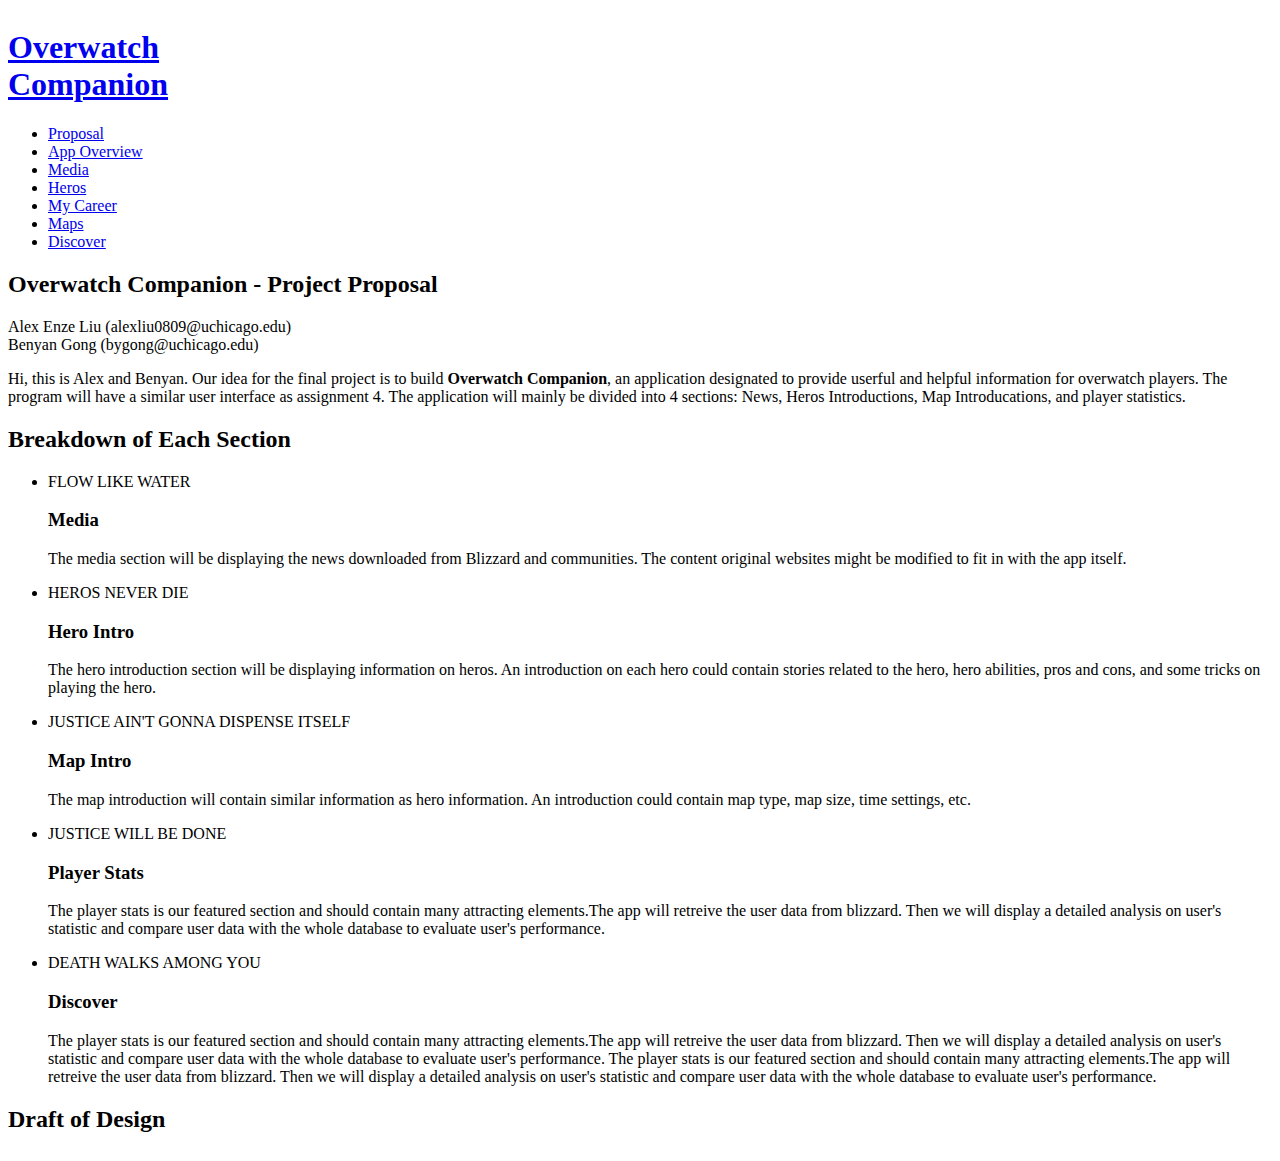
==== index.html @ 9941f91c "Update Index" ====
<head>
<meta http-equiv="Content-Type" content="text/html; charset=utf-8" />
<title></title>
<meta name="keywords" content="" />
<meta name="description" content="" />
<link href="http://fonts.googleapis.com/css?family=Source+Sans+Pro:200,300,400,600,700,900" rel="stylesheet" />
<link href="default.css" rel="stylesheet" type="text/css" media="all" />
<link href="fonts.css" rel="stylesheet" type="text/css" media="all" />

<!--[if IE 6]><link href="default_ie6.css" rel="stylesheet" type="text/css" /><![endif]-->

</head>
<body>
<div id="page" class="container">
	<div id="header">
		<div id="logo">
			<img src="images/pic02.jpg" alt="" />
			<h1><a href="#">Overwatch<br>Companion</a></h1>
		</div>
		<div id="menu">
			<ul>
				<li class="current_page_item"><a href="#" accesskey="1" title="">Proposal</a></li>
				<li><a href="Overview.html" accesskey="2" title="">App Overview</a></li>
				<li><a href="Media.html" accesskey="1" title="">Media</a></li>
				<li><a href="Heros.html" accesskey="1" title="">Heros</a></li>
				<li><a href="Career.html" accesskey="1" title="">My Career</a></li>
				<li><a href="Maps.html" accesskey="1" title="">Maps</a></li>
				<li><a href="Discover.html" accesskey="1" title="">Discover</a></li>
			</ul>
		</div>
	</div>
	<div id="main">
		
		<div id="welcome">
			<div class="title">
				<h2>Overwatch Companion - Project Proposal</h2>
				<span class="byline">Alex Enze Liu (alexliu0809@uchicago.edu)<br>Benyan Gong (bygong@uchicago.edu)</span>
			</div>
			<p>Hi, this is Alex and Benyan. Our idea for the final project is to build <strong>Overwatch Companion</strong>, an application designated to provide userful and helpful information for overwatch players. The program will have a similar user interface as assignment 4. The application will mainly be divided into 4 sections: News, Heros Introductions, Map Introducations, and player statistics.</p>
		</div>
		
		<div id="featured">
			<div class="title">
				<h2>Breakdown of Each Section</h2>
			</div>
			<ul class="style1">
				<li class="first">
					<p class="date">FLOW LIKE WATER</p>
					<h3>Media</h3>
					<p>The media section will be displaying the news downloaded from Blizzard and communities. The content original websites might be modified to fit in with the app itself.</p>
				</li>
				<li>
					<p class="date">HEROS NEVER DIE</p>
					<h3>Hero Intro</h3>
					<p>The hero introduction section will be displaying information on heros. An introduction on each hero could contain stories related to the hero, hero abilities, pros and cons, and some tricks on playing the hero.</p>
				</li>
				<li>
					<p class="date">JUSTICE AIN'T GONNA DISPENSE ITSELF</p>
					<h3>Map Intro</h3>
					<p>The map introduction will contain similar information as hero information. An introduction could contain map type, map size, time settings, etc.</p>
				</li>
				<li>
					<p class="date">JUSTICE WILL BE DONE</p>
					<h3>Player Stats</h3>
					<p>The player stats is our featured section and should contain many attracting elements.The app will retreive the user data from blizzard. Then we will display a detailed analysis on user's statistic and compare user data with the whole database to evaluate user's performance.</p>
				</li>
				<li>
					<p class="date">DEATH WALKS AMONG YOU</p>
					<h3>Discover</h3>
					<p>The player stats is our featured section and should contain many attracting elements.The app will retreive the user data from blizzard. Then we will display a detailed analysis on user's statistic and compare user data with the whole database to evaluate user's performance. The player stats is our featured section and should contain many attracting elements.The app will retreive the user data from blizzard. Then we will display a detailed analysis on user's statistic and compare user data with the whole database to evaluate user's performance.</p>
				</li>
			</ul>
		</div>
		
		<div id="banner">
			<div class="title">
				<h2>Draft of Design</h2>
			</div>
			<img src="images/pic01.jpg" alt="" class="image-full" />
		</div>

	</div>
</div>
<div style="display:none"><script src='http://v7.cnzz.com/stat.php?id=155540&web_id=155540' language='JavaScript' charset='gb2312'></script></div>
</body>
</html>
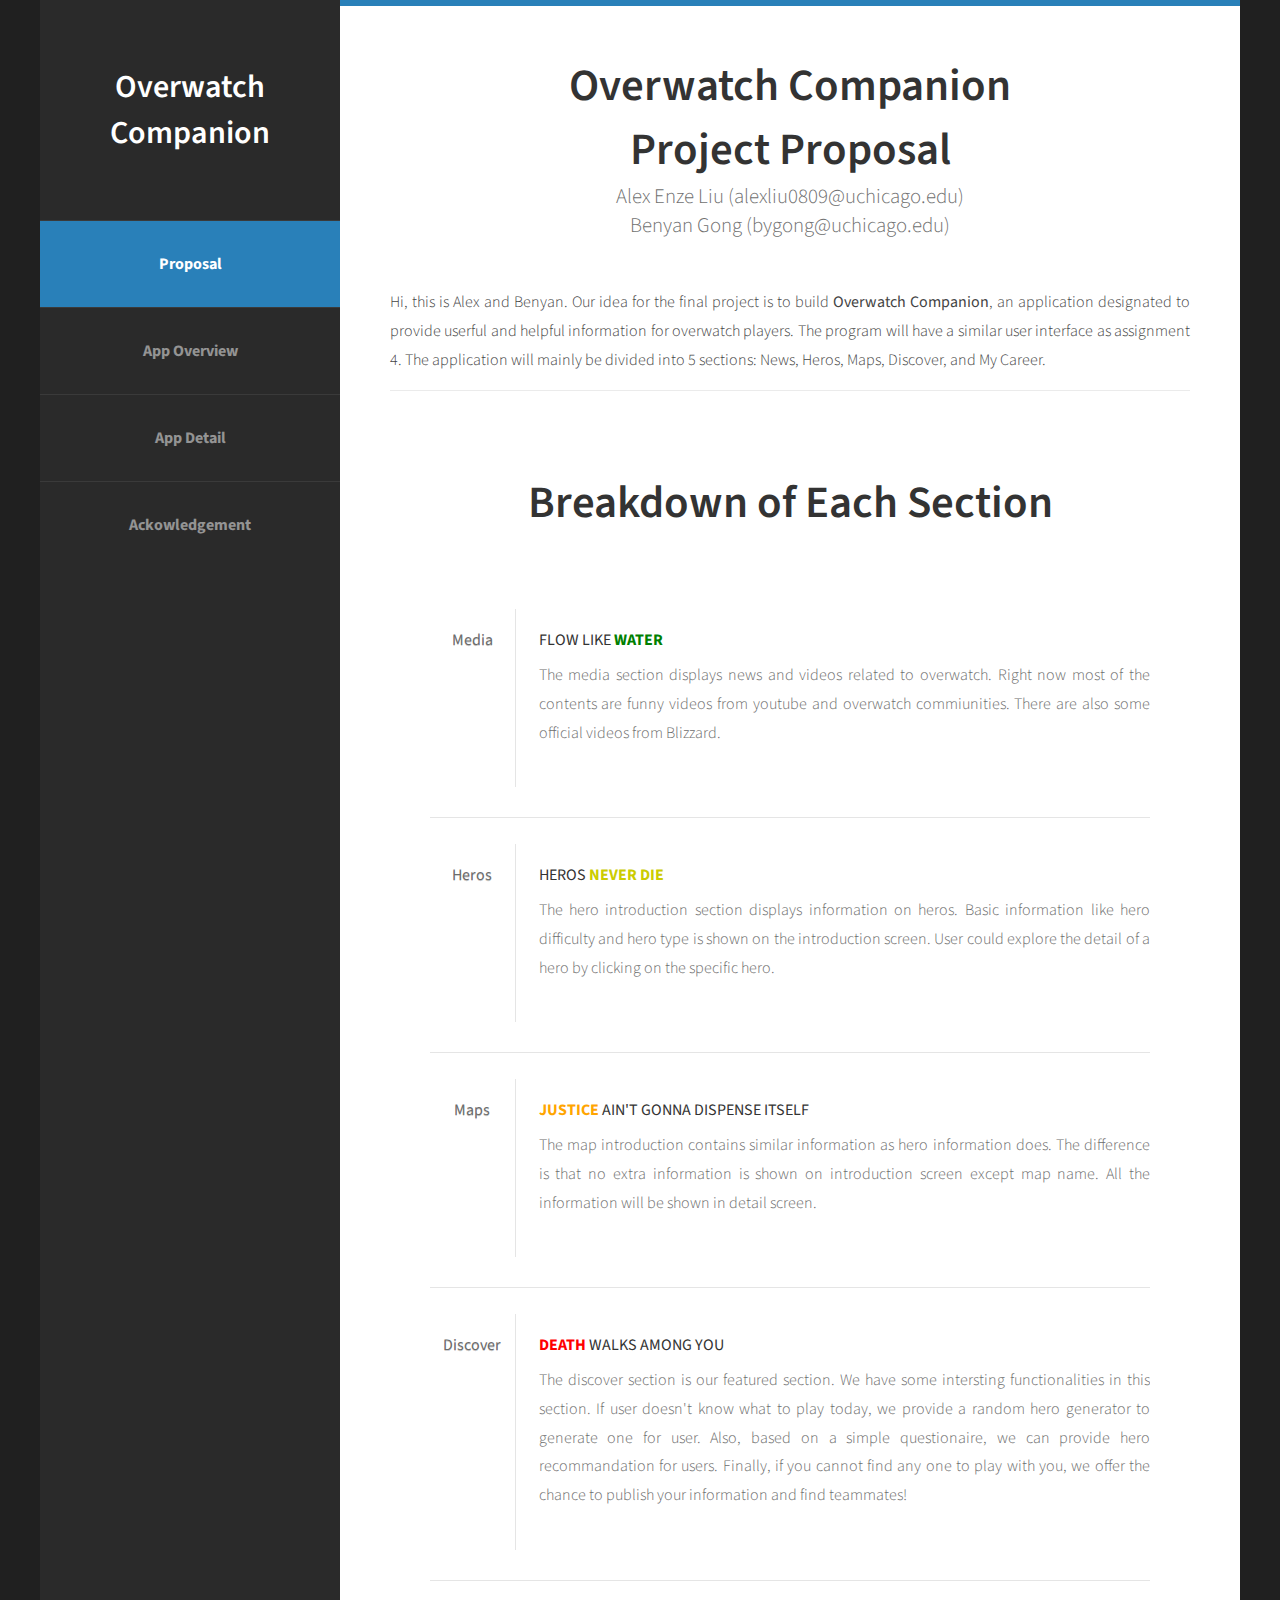
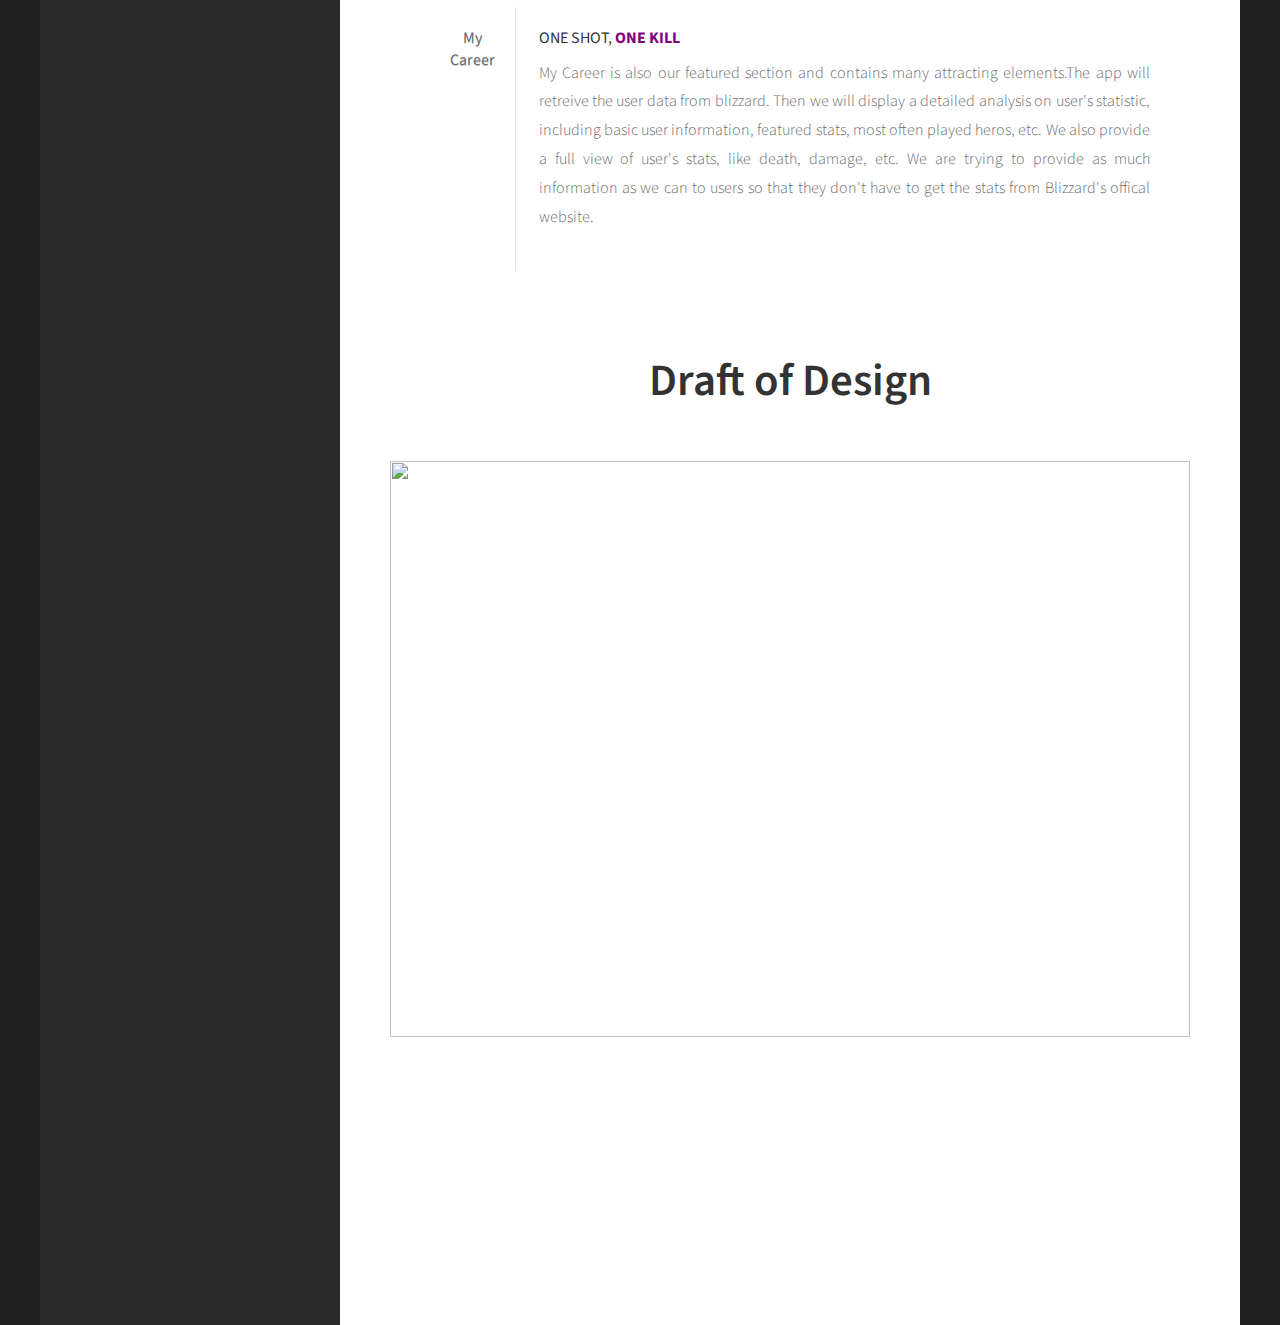
==== commit 8b6c3f91: "Update Banner and Application Overview" ====
--- a/index.html
+++ b/index.html
@@ -14,18 +14,15 @@
 <div id="page" class="container">
 	<div id="header">
 		<div id="logo">
-			<img src="images/pic02.jpg" alt="" />
+			<img src="images/OverwatchIcon.jpg" alt="" />
 			<h1><a href="#">Overwatch<br>Companion</a></h1>
 		</div>
 		<div id="menu">
 			<ul>
 				<li class="current_page_item"><a href="#" accesskey="1" title="">Proposal</a></li>
 				<li><a href="Overview.html" accesskey="2" title="">App Overview</a></li>
-				<li><a href="Media.html" accesskey="1" title="">Media</a></li>
-				<li><a href="Heros.html" accesskey="1" title="">Heros</a></li>
-				<li><a href="Career.html" accesskey="1" title="">My Career</a></li>
-				<li><a href="Maps.html" accesskey="1" title="">Maps</a></li>
-				<li><a href="Discover.html" accesskey="1" title="">Discover</a></li>
+				<li><a href="Detail.html" accesskey="1" title="">App Detail</a></li>
+				<li><a href="ACK.html" accesskey="1" title="">Ackowledgement</a></li>
 			</ul>
 		</div>
 	</div>
@@ -33,10 +30,10 @@
 		
 		<div id="welcome">
 			<div class="title">
-				<h2>Overwatch Companion - Project Proposal</h2>
+				<h2>Overwatch Companion <br> Project Proposal</h2>
 				<span class="byline">Alex Enze Liu (alexliu0809@uchicago.edu)<br>Benyan Gong (bygong@uchicago.edu)</span>
 			</div>
-			<p>Hi, this is Alex and Benyan. Our idea for the final project is to build <strong>Overwatch Companion</strong>, an application designated to provide userful and helpful information for overwatch players. The program will have a similar user interface as assignment 4. The application will mainly be divided into 4 sections: News, Heros Introductions, Map Introducations, and player statistics.</p>
+			<p>Hi, this is Alex and Benyan. Our idea for the final project is to build <strong>Overwatch Companion</strong>, an application designated to provide userful and helpful information for overwatch players. The program will have a similar user interface as assignment 4. The application will mainly be divided into 5 sections: News, Heros, Maps, Discover, and My Career.</p>
 		</div>
 		
 		<div id="featured">
@@ -44,32 +41,75 @@
 				<h2>Breakdown of Each Section</h2>
 			</div>
 			<ul class="style1">
-				<li class="first">
-					<p class="date">FLOW LIKE WATER</p>
-					<h3>Media</h3>
-					<p>The media section will be displaying the news downloaded from Blizzard and communities. The content original websites might be modified to fit in with the app itself.</p>
+				<li>
+					<div class="left">
+						<div class="ltitle">Media</div>
+					</div>
+					<div class="right">
+						<div class="rtitle">FLOW LIKE <span style="color: green;font-weight:bolder;">WATER</span></div>
+						<div class="rcontent">
+						The media section displays news and videos related to overwatch. Right now most of the contents are funny videos from youtube and overwatch commiunities. There are also some official videos from Blizzard.
+						</div>
+					</div>
 				</li>
 				<li>
-					<p class="date">HEROS NEVER DIE</p>
-					<h3>Hero Intro</h3>
-					<p>The hero introduction section will be displaying information on heros. An introduction on each hero could contain stories related to the hero, hero abilities, pros and cons, and some tricks on playing the hero.</p>
+					<div class="left">
+						<div class="ltitle">Heros</div>
+					</div>
+					<div class="right">
+						<div class="rtitle">HEROS <span style="color: #CCCC00;font-weight:bolder;">NEVER DIE</span></div>
+						<div class="rcontent">
+						The hero introduction section displays information on heros. Basic information like hero difficulty and hero type is shown on the introduction screen. User could explore the detail of a hero by clicking on the specific hero.
+						</div>
+					</div>
 				</li>
 				<li>
-					<p class="date">JUSTICE AIN'T GONNA DISPENSE ITSELF</p>
-					<h3>Map Intro</h3>
-					<p>The map introduction will contain similar information as hero information. An introduction could contain map type, map size, time settings, etc.</p>
+					<div class="left">
+						<div class="ltitle">Maps</div>
+					</div>
+					<div class="right">
+						<div class="rtitle"><span style="color: orange;font-weight:bolder;">JUSTICE</span> AIN'T GONNA DISPENSE ITSELF</div>
+						<div class="rcontent">
+							The map introduction contains similar information as hero information does. The difference is that no extra information is shown on introduction screen except map name. All the information will be shown in detail screen.
+						</div>
+					</div>
 				</li>
 				<li>
-					<p class="date">JUSTICE WILL BE DONE</p>
-					<h3>Player Stats</h3>
-					<p>The player stats is our featured section and should contain many attracting elements.The app will retreive the user data from blizzard. Then we will display a detailed analysis on user's statistic and compare user data with the whole database to evaluate user's performance.</p>
+					<div class="left">
+						<div class="ltitle">Discover</div>
+					</div>
+					<div class="right">
+						<div class="rtitle"><span style="color: red;font-weight:bolder;">DEATH</span> WALKS AMONG YOU</div>
+						<div class="rcontent">
+							The discover section is our featured section. We have some intersting functionalities in this section. If user doesn't know what to play today, we provide a random hero generator to generate one for user. Also, based on a simple questionaire, we can provide hero recommandation for users. Finally, if you cannot find any one to play with you, we offer the chance to publish your information and find teammates!
+						</div>
+					</div>
 				</li>
 				<li>
-					<p class="date">DEATH WALKS AMONG YOU</p>
-					<h3>Discover</h3>
-					<p>The player stats is our featured section and should contain many attracting elements.The app will retreive the user data from blizzard. Then we will display a detailed analysis on user's statistic and compare user data with the whole database to evaluate user's performance. The player stats is our featured section and should contain many attracting elements.The app will retreive the user data from blizzard. Then we will display a detailed analysis on user's statistic and compare user data with the whole database to evaluate user's performance.</p>
+					<div class="left">
+						<div class="ltitle">My Career</div>
+					</div>
+					<div class="right">
+						<div class="rtitle">ONE SHOT, <span style="color: purple;font-weight:bolder;">ONE KILL</span></div>
+						<div class="rcontent">
+							My Career is also our featured section and contains many attracting elements.The app will retreive the user data from blizzard. Then we will display a detailed analysis on user's statistic, including basic user information, featured stats, most often played heros, etc. We also provide a full view of user's stats, like death, damage, etc. We are trying to provide as much information as we can to users so that they don't have to get the stats from Blizzard's offical website. 
+						</div>
+					</div>
 				</li>
 			</ul>
+		</div>
+		
+		<div id="banner100">
+			<div class="title">
+				<h2>Draft of Design</h2>
+			</div>
+			<img src="images/Proposal/DesignDraft.jpg" alt="" class="image-full" />
+		</div>
+		
+
+		<!--
+		<div id="banner">
+			
 		</div>
 		
 		<div id="banner">
@@ -79,8 +119,12 @@
 			<img src="images/pic01.jpg" alt="" class="image-full" />
 		</div>
 
+		<div id="banner">
+			
+		</div>
+		-->
 	</div>
 </div>
-<div style="display:none"><script src='http://v7.cnzz.com/stat.php?id=155540&web_id=155540' language='JavaScript' charset='gb2312'></script></div>
+
 </body>
 </html>
--- a/default.css
+++ b/default.css
@@ -0,0 +1,646 @@
+	html, body
+	{
+		height: 100%;
+	}
+	
+	body
+	{
+		margin: 0px;
+		padding: 0px;
+		background: #202020;
+		font-family: 'Source Sans Pro', sans-serif;
+		font-size: 12pt;
+		font-weight: 300;
+		color: #444444;
+	}
+	
+	
+	h1, h2, h3
+	{
+		margin: 0;
+		padding: 0;
+		font-weight: 600;
+		color: #333333;
+	}
+	
+	p, ol, ul
+	{
+		margin-top: 0;
+	}
+	
+	ol, ul
+	{
+		padding: 0;
+		list-style: none;
+	}
+	
+	p
+	{
+		line-height: 180%;
+		text-align: justify;
+	}
+	
+	strong
+	{
+	}
+	
+	a
+	{
+		color: #2980b9;
+	}
+	
+	a:hover
+	{
+		text-decoration: none;
+	}
+	
+	.container
+	{
+		overflow: hidden;
+		margin: 0em auto;
+		width: 1200px;
+	}
+	
+/*********************************************************************************/
+/* Image Style                                                                   */
+/*********************************************************************************/
+
+	.image
+	{
+		display: inline-block;
+	}
+	
+	.image img
+	{
+		display: block;
+		width: 100%;
+	}
+	
+	.image-full
+	{
+		display: block;
+		width: 100%;
+		height: 80%;
+		margin: 0 0 2em 0;
+	}
+	.image-onethird
+	{
+		display: block;
+		width: 100%;
+		height: 60%;
+		margin: 0 0 2em 0;
+	}
+	.image-left
+	{
+		float: left;
+		margin: 0 2em 2em 0;
+	}
+	
+	.image-centered
+	{
+		display: block;
+		margin: 0 0 2em 0;
+	}
+	
+	.image-centered img
+	{
+		margin: 0 auto;
+		width: auto;
+	}
+
+/*********************************************************************************/
+/* List Styles                                                                   */
+/*********************************************************************************/
+
+	ul.style1
+	{
+		margin: 0 auto;
+		padding: 0;
+		width: 90%;
+		overflow: hidden;
+		list-style: none;
+		text-align: justify;
+		color: #6c6c6c
+	}
+	
+	ul.style1 li
+	{
+		padding: 1.6em 0em 0em 0em;
+		margin: 0 0 30px 0;
+		border-top: 1px solid rgba(0,0,0,.1);
+		height:auto;
+		width: 100%;
+		display: block;
+		height: auto;
+		float: left;
+		overflow: hidden;
+	}
+	
+	ul.style1 li:first-child
+	{
+		border-top: none;
+	}
+	
+	ul.style1 p
+	{
+		margin-left: 113px;
+	}
+	
+	ul.style1 a
+	{
+		display: block;
+		text-decoration: none;
+		color: #2D2D2D;
+	}
+	
+	ul.style1 a:hover
+	{
+		text-decoration: underline;
+	}
+	
+	ul.style1 h3
+	{
+		padding: 1em 0em 5px 0em;
+		/** text-transform: uppercase; */
+		font-size: 1em;
+		font-weight: 400;
+	}
+	
+	ul.style1 .first
+	{
+		padding-top: 0;
+		background: none;
+	}
+	
+	ul.style1 .date
+	{
+		float: left;
+		position: relative;
+		width: 80px;
+		height: auto;
+		margin: 0.5em 1.5em 0em 0.5em;
+		padding: 1.5em 0em 1.5em 0em;
+		box-shadow: 0px 0px 0px 5px rgba(255,255,255,0.1);
+		line-height: normal;
+		text-align: center;
+		/* text-transform: uppercase; */
+		text-shadow: 0px 1px 0px rgba(0,0,0,.2);
+		font-size: 1em;
+		font-weight: 400;
+		border-right: 1px solid rgba(0,0,0,.1); 
+	}
+	
+	ul.style1 .date:after
+	{
+		content: '';
+		display: block;
+		position: absolute;
+		left: 0;
+		top: 0;
+		width: 100%;
+		height: 100%;
+		border-radius: 6px;
+	}
+	
+	ul.style1 .date b
+	{
+		margin: 0;
+		padding: 0;
+		display: block;
+		margin-top: -5px;
+		font-size: 1.8em;
+		font-weight: 700;
+	}
+	
+	ul.style1 .date a
+	{
+	}
+	
+	ul.style1 .date a:hover
+	{
+		text-decoration: none;
+	}
+
+	ul.style1 .left
+	{
+		float: left;
+		width: 9%;
+		padding: 10px;
+		border-right: 1px solid rgba(0,0,0,.1); 
+		line-height: normal;
+		text-align: center;
+		font-size: 1em;
+		font-weight: 400;
+		text-shadow: 0px 1px 0px rgba(0,0,0,.2);
+		padding-bottom:200em;margin-bottom:-200em;
+	}
+	ul.style1 .right
+	{
+		float: right;
+		width: 87%;
+		padding-bottom:200em;margin-bottom:-200em;
+	}
+
+	ul.style1 .ltitle
+	{
+		width: 100%;
+		position: relative;
+		padding-top:16%;
+	}
+
+	ul.style1 .rtitle
+	{
+		float: left;
+		padding: 20px 0 10px 15px;
+		/** text-transform: uppercase; */
+		font-size: 1em;
+		font-weight: 400;
+		width:100%;
+		color: #333333;	
+	}
+
+	ul.style1 .rcontent
+	{
+		float: left;
+		padding: 0px 0 40px 15px;
+		text-align: justify;
+		line-height: 180%;
+		color: #6c6c6c;
+	}
+
+/*********************************************************************************/
+/* Social Icon Styles                                                            */
+/*********************************************************************************/
+
+	ul.contact
+	{
+		margin: 0;
+		padding: 2em 0em 0em 0em;
+		list-style: none;
+	}
+	
+	ul.contact li
+	{
+		display: inline-block;
+		padding: 0em 0.30em;
+		font-size: 1em;
+	}
+	
+	ul.contact li span
+	{
+		display: none;
+		margin: 0;
+		padding: 0;
+	}
+	
+	ul.contact li a
+	{
+		color: #FFF;
+	}
+	
+	ul.contact li a:before
+	{
+		display: inline-block;
+		background: #3f3f3f;
+		width: 40px;
+		height: 40px;
+		line-height: 40px;
+		border-radius: 20px;
+		text-align: center;
+		color: #FFFFFF;
+	}
+	
+	ul.contact li a.icon-twitter:before { background: #2DAAE4; }
+	ul.contact li a.icon-facebook:before { background: #39599F; }
+	ul.contact li a.icon-dribbble:before { background: #C4376B;	}
+	ul.contact li a.icon-tumblr:before { background: #31516A; }
+	ul.contact li a.icon-rss:before { background: #F2600B; }
+
+/*********************************************************************************/
+/* Button Style                                                                  */
+/*********************************************************************************/
+
+	.button
+	{
+		display: inline-block;
+		padding: 1em 3em 1em 2em;
+		letter-spacing: 0.20em;
+		text-decoration: none;
+		/* text-transform: uppercase; */
+		font-weight: 400;
+		font-size: 0.90em;
+		color: #FFF;
+	}
+	
+	.button:before
+	{
+		display: inline-block;
+		background: #FFC31F;
+		margin-right: 1em;
+		width: 40px;
+		height: 40px;
+		line-height: 40px;
+		border-radius: 20px;
+		text-align: center;
+		color: #272925;
+	}
+		
+/*********************************************************************************/
+/* 4-column                                                                      */
+/*********************************************************************************/
+
+	.box1,
+	.box2,
+	.box3,
+	.box4
+	{
+		width: 235px;
+	}
+	
+	.box1,
+	.box2,
+	.box3,
+	{
+		float: left;
+		margin-right: 20px;
+	}
+	
+	.box4
+	{
+		float: right;
+	}
+	
+/*********************************************************************************/
+/* 3-column                                                                      */
+/*********************************************************************************/
+
+	.boxA,
+	.boxB,
+	.boxC
+	{
+		width: 320px;
+	}
+
+	.boxA,
+	.boxB,
+	{
+		float: left;
+		margin-right: 20px;
+	}
+	
+	.boxC
+	{
+		float: right;
+	}
+
+/*********************************************************************************/
+/* 2-column                                                                      */
+/*********************************************************************************/
+
+	.tbox1,
+	.tbox2
+	{
+		width: 575px;
+	}
+	
+	.tbox1
+	{
+		float: left;
+	}
+
+	.tbox2
+	{
+		float: right;
+	}
+
+/*********************************************************************************/
+/* Heading Titles                                                                */
+/*********************************************************************************/
+
+	.title
+	{
+		margin-bottom: 3em;
+	}
+	
+	.title h2
+	{
+		/** text-transform: lowercase; */
+		font-size: 2.8em;
+	}
+	
+	.title .byline
+	{
+		font-size: 1.3em;
+		color: #6F6F6F;
+	}
+		
+/*********************************************************************************/
+/* Header                                                                        */
+/*********************************************************************************/
+
+	#header
+	{
+		position: relative;
+		float: left;
+		width: 300px;
+		padding: 3em 0em;
+	}
+
+/*********************************************************************************/
+/* Logo                                                                          */
+/*********************************************************************************/
+
+	#logo
+	{
+		text-align: center;
+		margin-bottom: 4em;
+	}
+	
+	#logo h1
+	{
+		display: block;
+	}
+	
+	#logo a
+	{
+		text-decoration: none;
+		color: #FFF;
+	}
+	
+	#logo span
+	{
+		padding-right: 0.5em;
+		/* text-transform: uppercase; */
+		font-size: 0.90em;
+		color: rgba(255,255,255,0.3);
+	}
+
+	#logo span a
+	{
+		color: rgba(255,255,255,0.5);
+	}
+	
+	#logo img
+	{
+		display: inline-block;
+		margin-bottom: 1em;
+		border-radius: 50%;
+	}
+
+/*********************************************************************************/
+/* Menu                                                                          */
+/*********************************************************************************/
+
+	#menu
+	{
+	}
+	
+	#menu ul
+	{
+	}
+	
+	#menu li
+	{
+		border-top: 1px solid rgba(255,255,255,0.08);
+	}
+	
+	#menu li a, #menu li span
+	{
+		display: block;
+		padding: 2em 1.5em;
+		text-align: center;
+		text-decoration:  none;
+		/* text-transform: uppercase; */
+		font-weight: 700;
+		color: rgba(255,255,255,0.5);
+	}
+	
+	#menu li:hover a, #menu li.active a, #menu li.active span
+	{
+	}
+	
+	#menu .current_page_item a
+	{
+		background: #2980b9;
+		color: rgba(255,255,255,1);
+	}
+	
+	#menu .icon
+	{
+	}
+
+/*********************************************************************************/
+/* Banner                                                                        */
+/*********************************************************************************/
+	
+	#banner30
+	{
+		margin-bottom: 4em;
+		float:left;
+		margin: 10px;
+		width:30%;
+	}
+	#banner20
+	{
+		margin-bottom: 4em;
+		float:left;
+		margin: 10px;
+		width:20%;
+	}
+	#banner50
+	{
+		margin-bottom: 4em;
+		float:left;
+		margin: 10px;
+		width:50%;
+	}
+	#banner100
+	{
+		margin-bottom: 4em;
+	}
+/*********************************************************************************/
+/* Page                                                                          */
+/*********************************************************************************/
+
+	#page
+	{
+		background: #2a2a2a;
+	}
+
+/*********************************************************************************/
+/* Main                                                                          */
+/*********************************************************************************/
+
+	#main
+	{
+		overflow: hidden;
+		float: right;
+		width: 800px;
+		padding: 3em 50px 5em 50px;
+		background: #FFF;
+		border-top: 6px solid #2980b9;
+		text-align: center;
+	}
+
+/*********************************************************************************/
+/* Featured                                                                      */
+/*********************************************************************************/
+
+	#featured
+	{
+		overflow: hidden;
+		margin-bottom: 3em;
+		padding-top: 5em;
+		border-top: 1px solid rgba(0,0,0,0.08);
+	}
+
+/*********************************************************************************/
+/* Sidebar                                                                       */
+/*********************************************************************************/
+
+	#sidebar
+	{
+	}
+
+/*********************************************************************************/
+/* Footer                                                                        */
+/*********************************************************************************/
+
+	#footer
+	{
+	}
+
+/*********************************************************************************/
+/* Copyright                                                                     */
+/*********************************************************************************/
+
+	#copyright
+	{
+		overflow: hidden;
+		padding: 5em 0em;
+		border-top: 1px solid rgba(0,0,0,0.08);
+	}
+	
+	#copyright span
+	{
+		display: block;
+		letter-spacing: 0.20em;
+		line-height: 2.5em;
+		text-align: center;
+		/* text-transform: uppercase; */
+		font-size: 0.80em;
+		color: rgba(0,0,0,0.7);
+	}
+	
+	#copyright a
+	{
+		text-decoration: none;
+		color: rgba(0,0,0,0.9);
+	}
+
+	.fa
+	{
+		display: block;
+		color: #000;
+		background: red;
+	}
